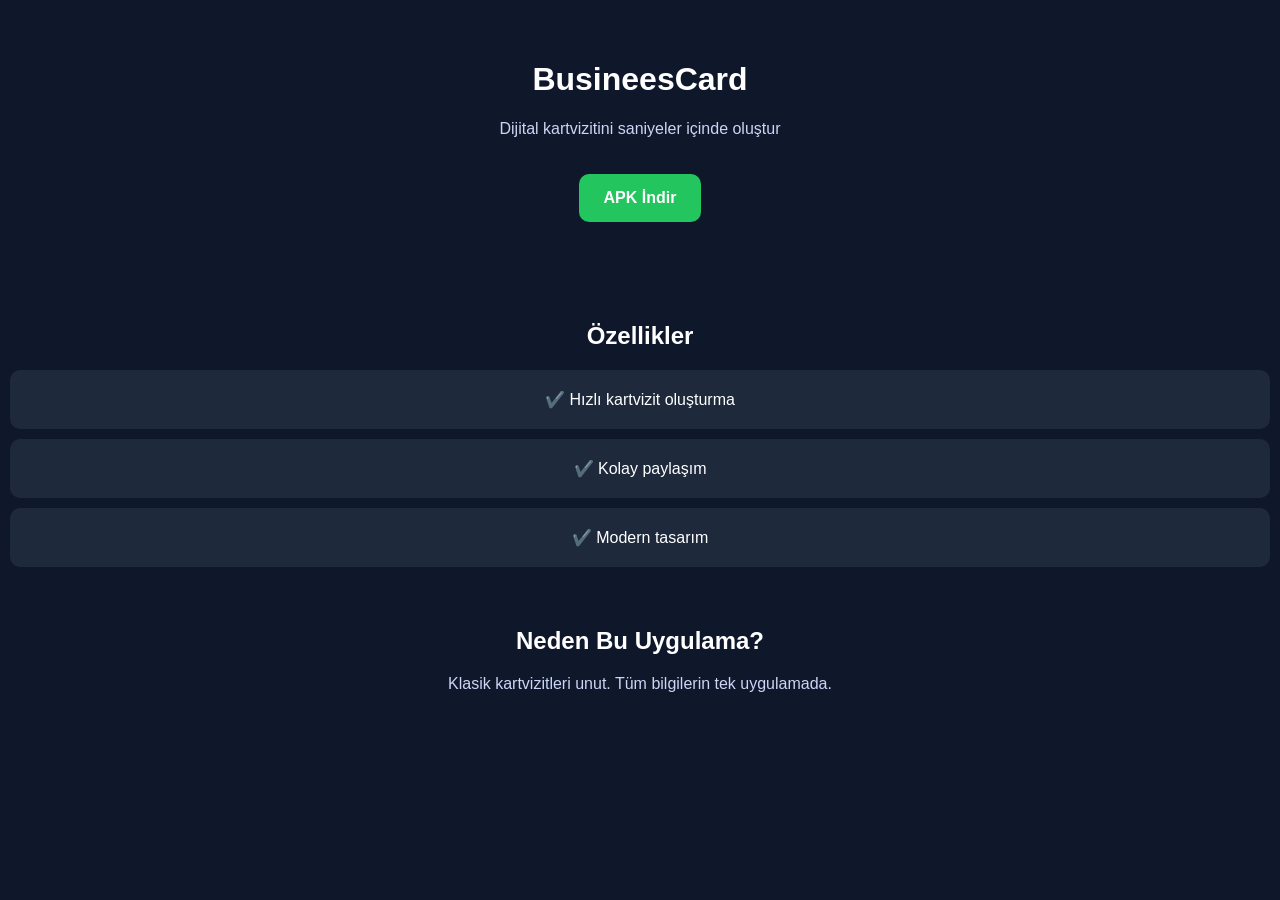
==== index.html @ cc2b9381 "Update index.html for BusinessCard application" ====
<!DOCTYPE html>
<html lang="tr">
<head>
<meta charset="UTF-8">
<meta name="viewport" content="width=device-width, initial-scale=1.0">
<title>BusineesCard</title>

<style>
body {
  font-family: Arial, sans-serif;
  margin: 0;
  background: #0f172a;
  color: white;
  text-align: center;
}

.container {
  padding: 40px 20px;
}

h1 {
  font-size: 32px;
}

p {
  color: #cbd5f5;
}

.btn {
  display: inline-block;
  margin-top: 20px;
  padding: 15px 25px;
  background: #22c55e;
  color: white;
  text-decoration: none;
  border-radius: 10px;
  font-weight: bold;
}

.section {
  margin-top: 60px;
}

.card {
  background: #1e293b;
  margin: 10px;
  padding: 20px;
  border-radius: 10px;
}
</style>
</head>

<body>

<div class="container">
  <h1>BusineesCard</h1>
  <p>Dijital kartvizitini saniyeler içinde oluştur</p>

  <a class="btn" href="https://github.com/Sezginucelebi/app-site/releases/download/v1/BusineesCard.apk">
    APK İndir
  </a>
</div>

<div class="section">
  <h2>Özellikler</h2>

  <div class="card">✔️ Hızlı kartvizit oluşturma</div>
  <div class="card">✔️ Kolay paylaşım</div>
  <div class="card">✔️ Modern tasarım</div>
</div>

<div class="section">
  <h2>Neden Bu Uygulama?</h2>
  <p>Klasik kartvizitleri unut. Tüm bilgilerin tek uygulamada.</p>
</div>

</body>
</html>
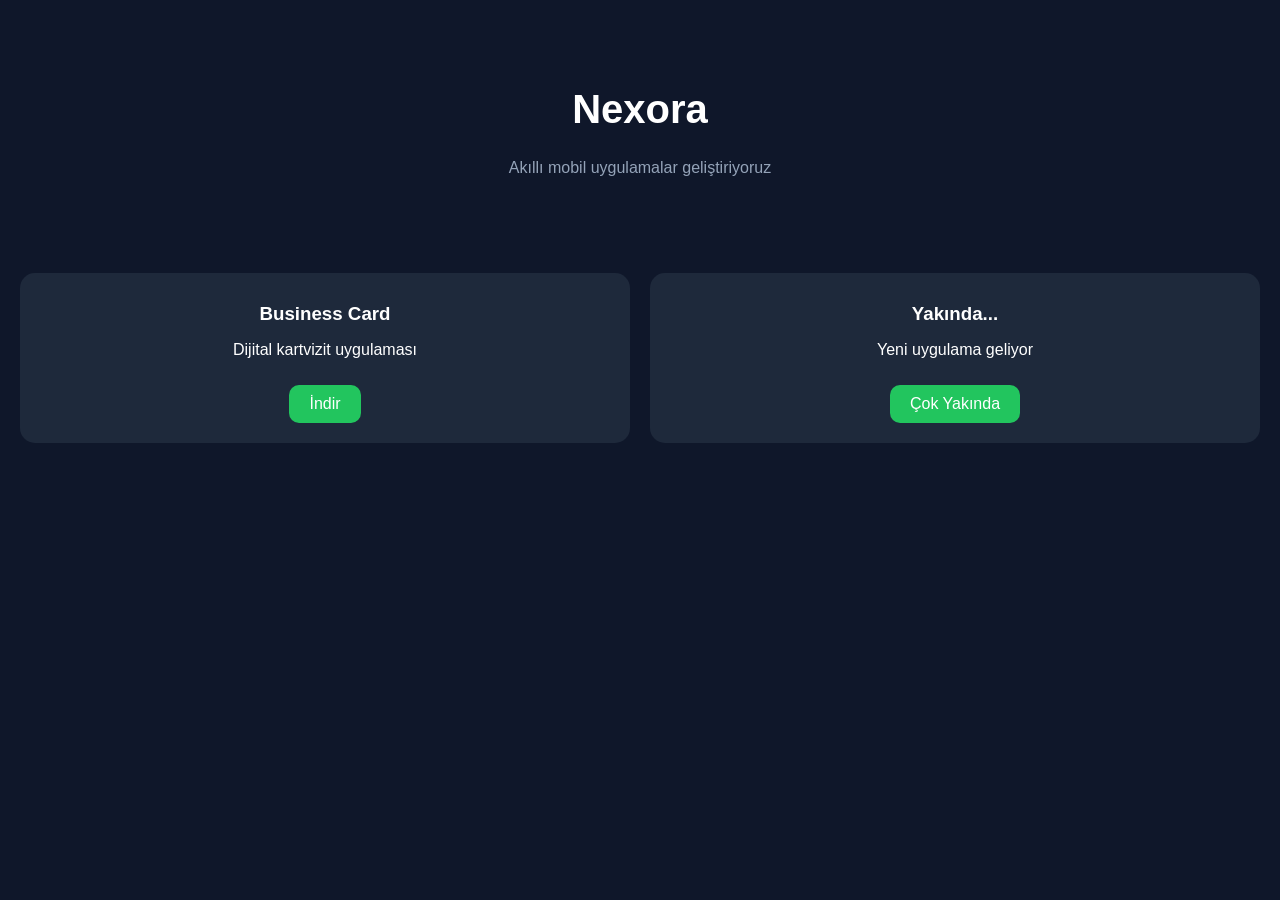
==== commit ab9737e0: "Change title from 'Nexora' to 'AppCore'" ====
--- a/index.html
+++ b/index.html
@@ -3,48 +3,54 @@
 <head>
 <meta charset="UTF-8">
 <meta name="viewport" content="width=device-width, initial-scale=1.0">
-<title>BusineesCard</title>
+<title>AppCore</title>
 
 <style>
 body {
-  font-family: Arial, sans-serif;
   margin: 0;
+  font-family: Arial;
   background: #0f172a;
   color: white;
+}
+
+.header {
+  text-align: center;
+  padding: 60px 20px;
+}
+
+.header h1 {
+  font-size: 40px;
+}
+
+.header p {
+  color: #94a3b8;
+}
+
+.apps {
+  display: grid;
+  grid-template-columns: repeat(auto-fit, minmax(250px, 1fr));
+  gap: 20px;
+  padding: 20px;
+}
+
+.card {
+  background: #1e293b;
+  padding: 20px;
+  border-radius: 15px;
   text-align: center;
 }
 
-.container {
-  padding: 40px 20px;
-}
-
-h1 {
-  font-size: 32px;
-}
-
-p {
-  color: #cbd5f5;
+.card h3 {
+  margin: 10px 0;
 }
 
 .btn {
   display: inline-block;
-  margin-top: 20px;
-  padding: 15px 25px;
+  margin-top: 10px;
+  padding: 10px 20px;
   background: #22c55e;
   color: white;
   text-decoration: none;
-  border-radius: 10px;
-  font-weight: bold;
-}
-
-.section {
-  margin-top: 60px;
-}
-
-.card {
-  background: #1e293b;
-  margin: 10px;
-  padding: 20px;
   border-radius: 10px;
 }
 </style>
@@ -52,26 +58,27 @@
 
 <body>
 
-<div class="container">
-  <h1>BusineesCard</h1>
-  <p>Dijital kartvizitini saniyeler içinde oluştur</p>
-
-  <a class="btn" href="https://github.com/Sezginucelebi/app-site/releases/download/v1/BusineesCard.apk">
-    APK İndir
-  </a>
+<div class="header">
+  <h1>Nexora</h1>
+  <p>Akıllı mobil uygulamalar geliştiriyoruz</p>
 </div>
 
-<div class="section">
-  <h2>Özellikler</h2>
+<div class="apps">
 
-  <div class="card">✔️ Hızlı kartvizit oluşturma</div>
-  <div class="card">✔️ Kolay paylaşım</div>
-  <div class="card">✔️ Modern tasarım</div>
-</div>
+  <div class="card">
+    <h3>Business Card</h3>
+    <p>Dijital kartvizit uygulaması</p>
+    <a class="btn" href="https://github.com/Sezginucelebi/app-site/releases/download/v1/BusineesCard.apk">
+      İndir
+    </a>
+  </div>
 
-<div class="section">
-  <h2>Neden Bu Uygulama?</h2>
-  <p>Klasik kartvizitleri unut. Tüm bilgilerin tek uygulamada.</p>
+  <div class="card">
+    <h3>Yakında...</h3>
+    <p>Yeni uygulama geliyor</p>
+    <a class="btn" href="#">Çok Yakında</a>
+  </div>
+
 </div>
 
 </body>
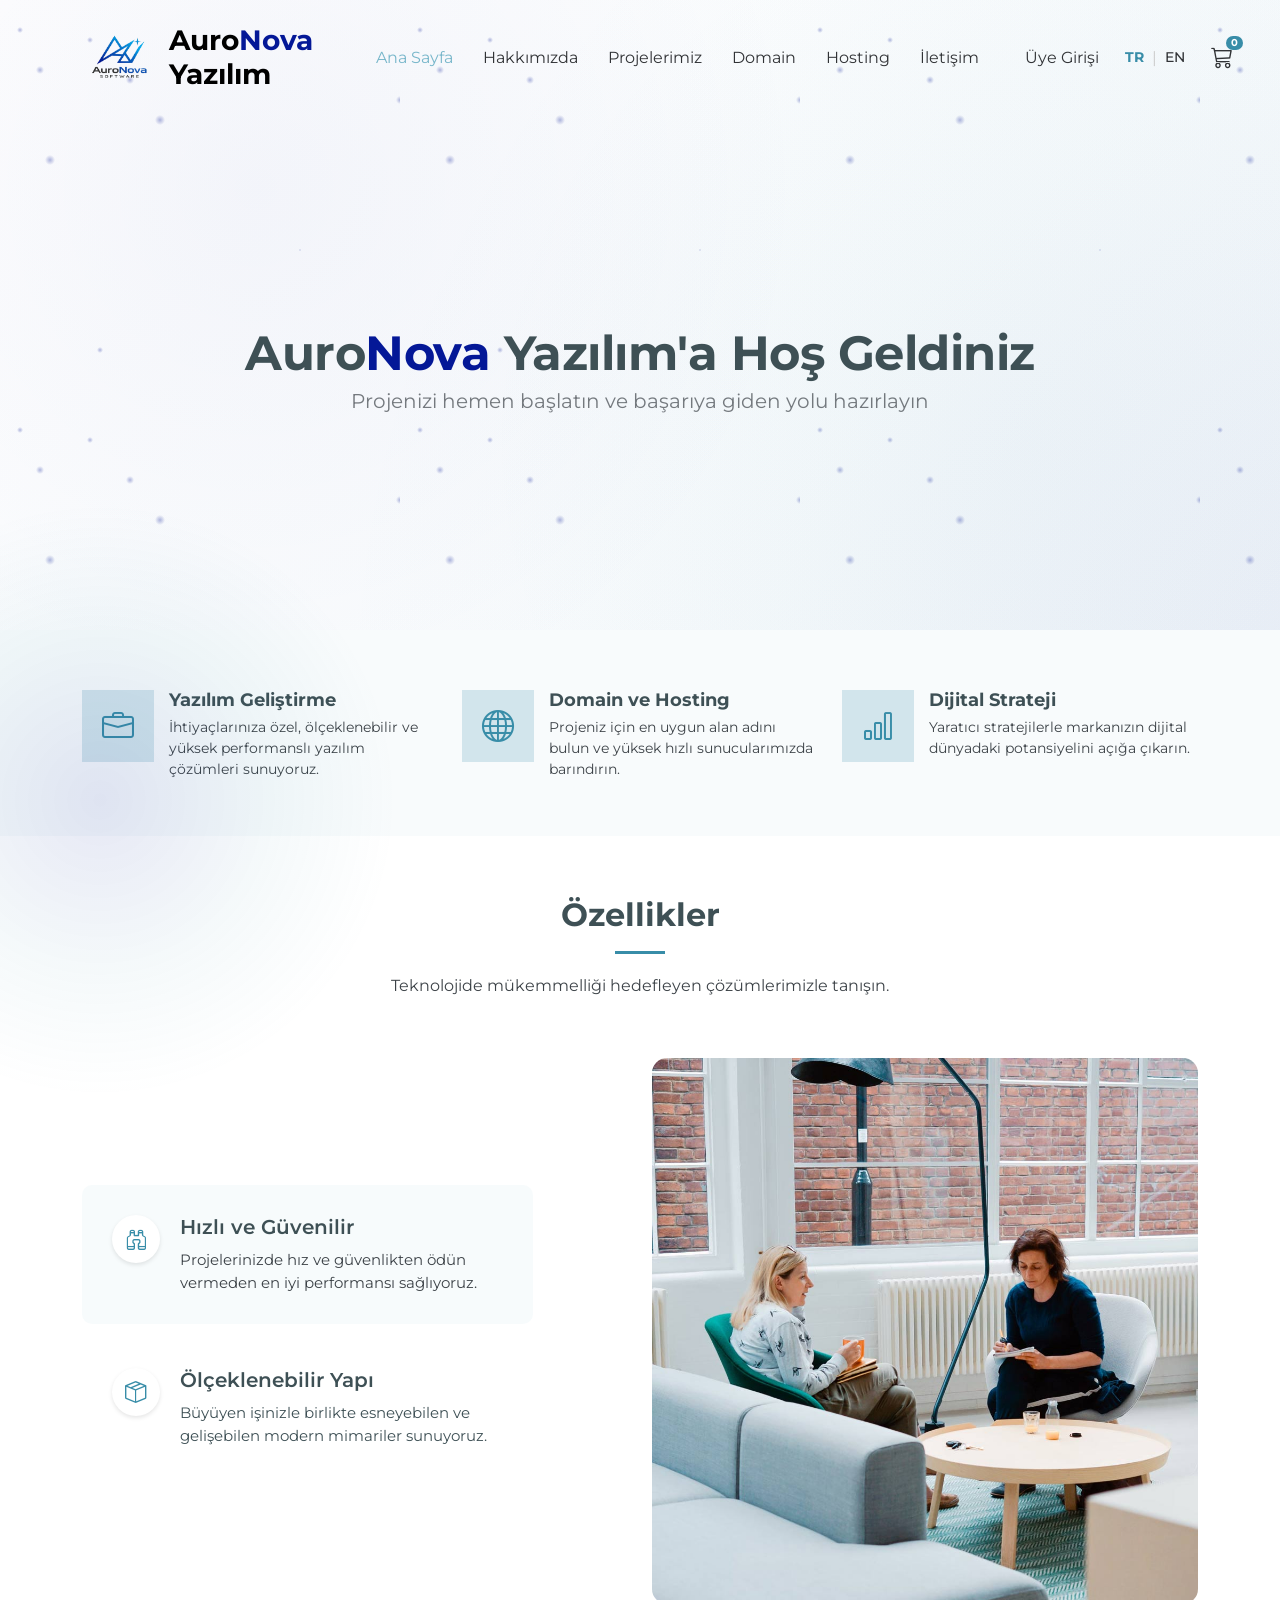
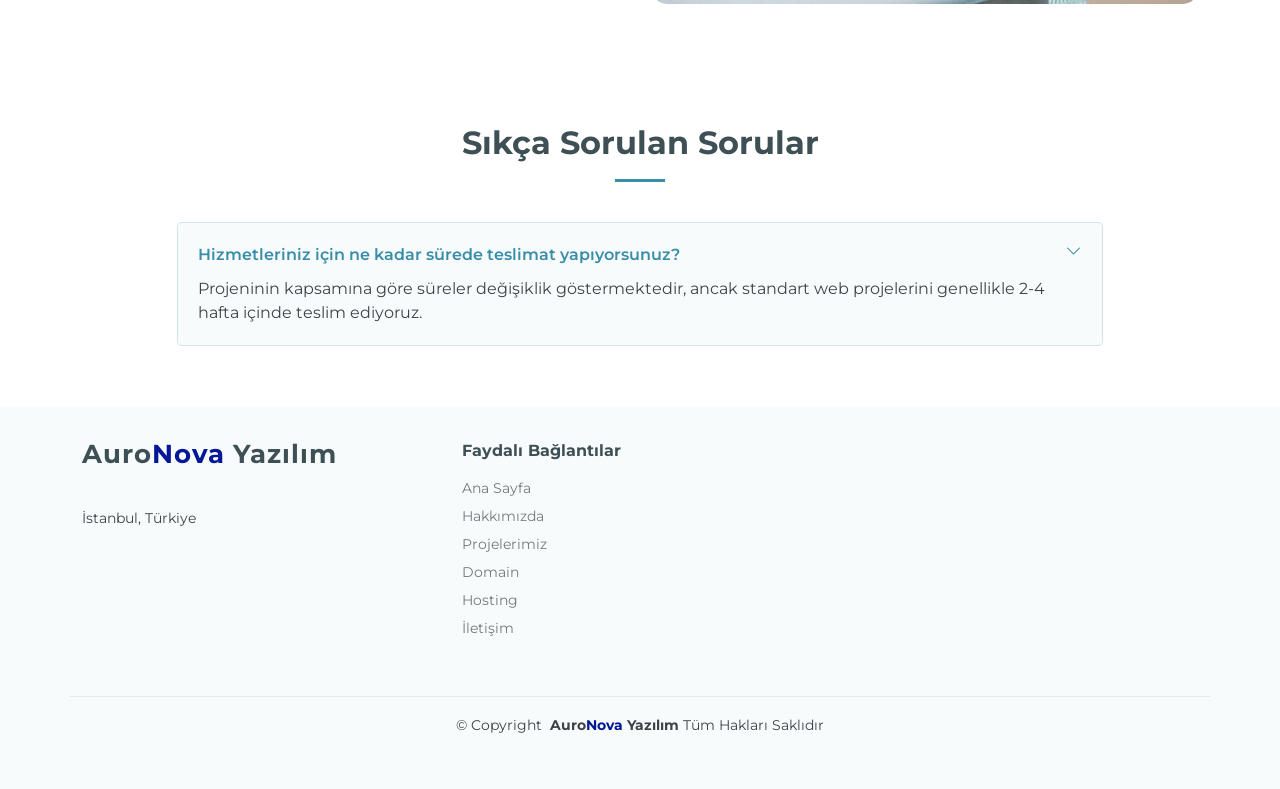
==== commit ac662cb9: "Initial commit - Cleaned secrets" ====
--- a/index.html
+++ b/index.html
@@ -1,85 +1,233 @@
 <!DOCTYPE html>
 <html lang="tr">
+
 <head>
-<meta charset="UTF-8">
-<meta name="viewport" content="width=device-width, initial-scale=1.0">
-<title>AppCore</title>
-
-<style>
-body {
-  margin: 0;
-  font-family: Arial;
-  background: #0f172a;
-  color: white;
-}
-
-.header {
-  text-align: center;
-  padding: 60px 20px;
-}
-
-.header h1 {
-  font-size: 40px;
-}
-
-.header p {
-  color: #94a3b8;
-}
-
-.apps {
-  display: grid;
-  grid-template-columns: repeat(auto-fit, minmax(250px, 1fr));
-  gap: 20px;
-  padding: 20px;
-}
-
-.card {
-  background: #1e293b;
-  padding: 20px;
-  border-radius: 15px;
-  text-align: center;
-}
-
-.card h3 {
-  margin: 10px 0;
-}
-
-.btn {
-  display: inline-block;
-  margin-top: 10px;
-  padding: 10px 20px;
-  background: #22c55e;
-  color: white;
-  text-decoration: none;
-  border-radius: 10px;
-}
-</style>
+  <meta charset="utf-8">
+  <meta content="width=device-width, initial-scale=1.0" name="viewport">
+  <title>Ana Sayfa - AuroNova Software</title>
+  <meta name="description" content="">
+  <meta name="keywords" content="">
+
+  <!-- Favicons -->
+  <link href="AuroNova_logo.png" rel="icon" type="image/png">
+  <link href="AuroNova_logo.png" rel="apple-touch-icon">
+
+  <!-- Fonts -->
+  <link href="https://fonts.googleapis.com" rel="preconnect">
+  <link href="https://fonts.gstatic.com" rel="preconnect" crossorigin>
+  <link href="https://fonts.googleapis.com/css2?family=Montserrat:ital,wght@0,100..900;1,100..900&display=swap" rel="stylesheet">
+
+  <!-- Vendor CSS Files -->
+  <link href="assets/vendor/bootstrap/css/bootstrap.min.css" rel="stylesheet">
+  <link href="assets/vendor/bootstrap-icons/bootstrap-icons.css" rel="stylesheet">
+  <link href="assets/vendor/aos/aos.css" rel="stylesheet">
+  <link href="assets/vendor/glightbox/css/glightbox.min.css" rel="stylesheet">
+  <link href="assets/vendor/swiper/swiper-bundle.min.css" rel="stylesheet">
+
+  <!-- Main CSS File -->
+  <link href="assets/css/main.css?v=2.1" rel="stylesheet">
 </head>
 
-<body>
-
-<div class="header">
-  <h1>Nexora</h1>
-  <p>Akıllı mobil uygulamalar geliştiriyoruz</p>
-</div>
-
-<div class="apps">
-
-  <div class="card">
-    <h3>Business Card</h3>
-    <p>Dijital kartvizit uygulaması</p>
-    <a class="btn" href="https://github.com/Sezginucelebi/app-site/releases/download/v1/BusineesCard.apk">
-      İndir
-    </a>
+<body class="index-page">
+
+  <header id="header" class="header d-flex align-items-center fixed-top">
+    <div class="container-fluid container-xl position-relative d-flex align-items-center">
+
+      <a href="index.html" class="logo d-flex align-items-center me-auto pe-lg-5">
+        <img src="AuroNova_logo.png" alt="AuroNova" style="max-height: 75px; width: auto;">
+        <h1 class="sitename">Auro<span class="nova-text">Nova</span> <span data-i18n="brand_software">Software</span></h1>
+      </a>
+
+      <nav id="navmenu" class="navmenu">
+        <ul>
+          <li><a href="index.html" class="active" data-i18n="nav_home">Ana Sayfa</a></li>
+          <li><a href="about.html" data-i18n="nav_about">Hakkımızda</a></li>
+          <li><a href="projects.html" data-i18n="nav_projects">Projelerimiz</a></li>
+          <li><a href="domain.html" data-i18n="nav_domain">Domain</a></li>
+          <li><a href="hosting.html" data-i18n="nav_hosting">Hosting</a></li>
+          <li><a href="contact.html" data-i18n="nav_contact">İletişim</a></li>
+          <li><a href="javascript:void(0)" id="nav-auth-btn" class="ms-lg-3" data-bs-toggle="modal" data-bs-target="#authModal" data-i18n="nav_login">Üye Girişi</a></li>
+        </ul>
+        <i class="mobile-nav-toggle d-xl-none bi bi-list"></i>
+      </nav>
+
+      <div class="lang-switcher">
+        <a href="#" class="active">TR</a>
+        <span>|</span>
+        <a href="#">EN</a>
+      </div>
+
+      <a class="cart-toggle" data-bs-toggle="offcanvas" href="#offcanvasCart" role="button" aria-controls="offcanvasCart">
+        <i class="bi bi-cart3"></i>
+        <span class="cart-badge">0</span>
+      </a>
+    </div>
+  </header>
+
+  <main class="main">
+
+    <!-- Hero Section -->
+    <section id="hero" class="hero section">
+      <div class="container text-center">
+        <div class="d-flex flex-column justify-content-center align-items-center">
+          <h1 data-aos="fade-up" data-i18n="hero_title">Welcome to Auro<span class="nova-text">Nova</span> Software</h1>
+          <p data-aos="fade-up" data-aos-delay="100" data-i18n="hero_subtitle">Quickly start your project now and set the stage for success</p>
+        </div>
+      </div>
+    </section>
+
+    <!-- Featured Services Section -->
+    <section id="featured-services" class="featured-services section light-background">
+      <div class="container">
+        <div class="row gy-4">
+          <div class="col-xl-4 col-lg-6" data-aos="fade-up" data-aos-delay="100">
+            <div class="service-item d-flex">
+              <div class="icon flex-shrink-0"><i class="bi bi-briefcase"></i></div>
+              <div>
+                <h4 class="title"><a href="service-details.html" class="stretched-link" data-i18n="feat_title_1">Software Development</a></h4>
+                <p class="description" data-i18n="feat_desc_1">We offer scalable and high-performance software solutions tailored to your needs.</p>
+              </div>
+            </div>
+          </div>
+          <div class="col-xl-4 col-lg-6" data-aos="fade-up" data-aos-delay="200">
+            <div class="service-item d-flex">
+              <div class="icon flex-shrink-0"><i class="bi bi-globe"></i></div>
+              <div>
+                <h4 class="title"><a href="domain.html" class="stretched-link" data-i18n="feat_title_2">Domain & Hosting</a></h4>
+                <p class="description" data-i18n="feat_desc_2">Find the best domain for your project and host it on our high-speed servers.</p>
+              </div>
+            </div>
+          </div>
+          <div class="col-xl-4 col-lg-6" data-aos="fade-up" data-aos-delay="300">
+            <div class="service-item d-flex">
+              <div class="icon flex-shrink-0"><i class="bi bi-bar-chart"></i></div>
+              <div>
+                <h4 class="title"><a href="about.html" class="stretched-link" data-i18n="feat_title_3">Digital Strategy</a></h4>
+                <p class="description" data-i18n="feat_desc_3">Unleash your brand's potential in the digital world with creative strategies.</p>
+              </div>
+            </div>
+          </div>
+        </div>
+      </div>
+    </section>
+
+    <!-- Features Section -->
+    <section id="features" class="features section">
+      <div class="container section-title" data-aos="fade-up">
+        <h2 data-i18n="features_title">Features</h2>
+        <p data-i18n="features_subtitle">Meet our solutions that aim for excellence in technology.</p>
+      </div>
+      <div class="container">
+        <div class="row justify-content-between">
+          <div class="col-lg-5 d-flex align-items-center">
+            <ul class="nav nav-tabs" data-aos="fade-up" data-aos-delay="100">
+              <li class="nav-item">
+                <a class="nav-link active show" data-bs-toggle="tab" data-bs-target="#features-tab-1">
+                  <i class="bi bi-binoculars"></i>
+                  <div>
+                    <h4 class="d-none d-lg-block" data-i18n="features_tab_1_title">Fast & Reliable</h4>
+                    <p data-i18n="features_tab_1_desc">We provide the best performance in your projects without compromising on speed and security.</p>
+                  </div>
+                </a>
+              </li>
+              <li class="nav-item">
+                <a class="nav-link" data-bs-toggle="tab" data-bs-target="#features-tab-2">
+                  <i class="bi bi-box-seam"></i>
+                  <div>
+                    <h4 class="d-none d-lg-block" data-i18n="features_tab_2_title">Scalable</h4>
+                    <p data-i18n="features_tab_2_desc">We offer modern architectures that can flex and grow with your business.</p>
+                  </div>
+                </a>
+              </li>
+            </ul>
+          </div>
+          <div class="col-lg-6">
+            <div class="tab-content" data-aos="fade-up" data-aos-delay="200">
+              <div class="tab-pane fade active show" id="features-tab-1"><img src="assets/img/tabs-1.jpg" alt="" class="img-fluid"></div>
+              <div class="tab-pane fade" id="features-tab-2"><img src="assets/img/tabs-2.jpg" alt="" class="img-fluid"></div>
+            </div>
+          </div>
+        </div>
+      </div>
+    </section>
+
+    <!-- FAQ Section -->
+    <section id="faq" class="faq section">
+      <div class="container section-title" data-aos="fade-up">
+        <h2 data-i18n="faq_title">Frequently Asked Questions</h2>
+      </div>
+      <div class="container">
+        <div class="row justify-content-center">
+          <div class="col-lg-10" data-aos="fade-up" data-aos-delay="100">
+            <div class="faq-container">
+              <div class="faq-item faq-active">
+                <h3 data-i18n="faq_q1">Delivery time?</h3>
+                <div class="faq-content"><p data-i18n="faq_a1">Usually 2-4 weeks.</p></div>
+                <i class="faq-toggle bi bi-chevron-right"></i>
+              </div>
+            </div>
+          </div>
+        </div>
+      </div>
+    </section>
+
+  </main>
+
+  <footer id="footer" class="footer position-relative light-background">
+    <div class="container footer-top">
+      <div class="row gy-4">
+        <div class="col-lg-4 col-md-6 footer-about">
+          <a href="index.html" class="logo d-flex align-items-center">
+            <span class="sitename">Auro<span class="nova-text">Nova</span> <span data-i18n="brand_software">Software</span></span>
+          </a>
+          <div class="footer-contact pt-3">
+            <p>İstanbul, Türkiye</p>
+          </div>
+        </div>
+        <div class="col-lg-2 col-md-3 footer-links">
+          <h4 data-i18n="footer_useful_links">Faydalı Bağlantılar</h4>
+          <ul>
+            <li><a href="index.html" data-i18n="nav_home">Ana Sayfa</a></li>
+            <li><a href="about.html" data-i18n="nav_about">Hakkımızda</a></li>
+            <li><a href="projects.html" data-i18n="nav_projects">Projelerimiz</a></li>
+            <li><a href="domain.html" data-i18n="nav_domain">Domain</a></li>
+            <li><a href="hosting.html" data-i18n="nav_hosting">Hosting</a></li>
+            <li><a href="contact.html" data-i18n="nav_contact">İletişim</a></li>
+          </ul>
+        </div>
+      </div>
+    </div>
+    <div class="container copyright text-center mt-4">
+      <p>© <span>Copyright</span> <strong class="px-1 sitename">Auro<span class="nova-text">Nova</span> <span data-i18n="brand_software">Software</span></strong><span data-i18n="footer_rights">All Rights Reserved</span></p>
+    </div>
+  </footer>
+
+  <a href="#" id="scroll-top" class="scroll-top d-flex align-items-center justify-content-center"><i class="bi bi-arrow-up-short"></i></a>
+  <div id="preloader"></div>
+
+  <!-- Shopping Cart Offcanvas -->
+  <div class="offcanvas offcanvas-end offcanvas-cart" tabindex="-1" id="offcanvasCart" aria-labelledby="offcanvasCartLabel">
+    <div class="offcanvas-header border-bottom">
+      <h5 class="offcanvas-title fw-bold" id="offcanvasCartLabel"><i class="bi bi-cart3 me-2"></i><span data-i18n="cart_title">Sepetiniz</span></h5>
+      <button type="button" class="btn-close" data-bs-dismiss="offcanvas" aria-label="Close"></button>
+    </div>
+    <div class="offcanvas-body">
+      <div class="cart-items"></div>
+      <div class="cart-total" style="display: none;">
+        <div class="d-flex justify-content-between mb-2"><span data-i18n="cart_subtotal">Ara Toplam</span><span class="fw-bold">₺0</span></div>
+        <div class="d-flex justify-content-between fs-4 fw-bold border-top pt-3"><span data-i18n="cart_total">Toplam</span><span class="text-primary">₺0</span></div>
+      </div>
+      <button class="btn btn-primary w-100 btn-lg mt-4" data-i18n="cart_checkout">Ödemeye Geç <i class="bi bi-arrow-right ms-2"></i></button>
+    </div>
   </div>
 
-  <div class="card">
-    <h3>Yakında...</h3>
-    <p>Yeni uygulama geliyor</p>
-    <a class="btn" href="#">Çok Yakında</a>
-  </div>
-
-</div>
-
+  <div class="global-planet-decor"></div>
+  <script src="assets/js/translations.js?v=2.1"></script>
+  <script src="assets/vendor/bootstrap/js/bootstrap.bundle.min.js"></script>
+  <script src="assets/vendor/aos/aos.js"></script>
+  <script src="assets/vendor/glightbox/js/glightbox.min.js"></script>
+  <script src="assets/vendor/swiper/swiper-bundle.min.js"></script>
+  <script src="assets/js/main.js?v=2.1"></script>
 </body>
-</html>
+
+</html>
--- a/assets/css/main.css
+++ b/assets/css/main.css
@@ -0,0 +1,2524 @@
+/**
+* Template Name: QuickStart
+* Template URL: https://bootstrapmade.com/quickstart-bootstrap-startup-website-template/
+* Updated: Aug 07 2024 with Bootstrap v5.3.3
+* Author: BootstrapMade.com
+* License: https://bootstrapmade.com/license/
+*/
+
+/*--------------------------------------------------------------
+# Font & Color Variables
+# Help: https://bootstrapmade.com/color-system/
+--------------------------------------------------------------*/
+@font-face {
+  font-family: 'AllumiStdExtended';
+  src: url('../../font/allumi-std-extended/allumi-std-extended.otf') format('opentype');
+  font-weight: normal;
+  font-style: normal;
+}
+
+/* Fonts */
+:root {
+  --default-font: "Montserrat", sans-serif;
+  --heading-font: "Montserrat", sans-serif;
+  --nav-font: "Montserrat", sans-serif;
+}
+
+/* Global Colors - The following color variables are used throughout the website. Updating them here will change the color scheme of the entire website */
+:root { 
+  --background-color: #ffffff; /* Background color for the entire website, including individual sections */
+  --default-color: #3d4348; /* Default color used for the majority of the text content across the entire website */
+  --heading-color: #3e5055; /* Color for headings, subheadings and title throughout the website */
+  --accent-color: #388da8; /* Accent color that represents your brand on the website. It's used for buttons, links, and other elements that need to stand out */
+  --surface-color: #ffffff; /* The surface color is used as a background of boxed elements within sections, such as cards, icon boxes, or other elements that require a visual separation from the global background. */
+  --contrast-color: #ffffff; /* Contrast color for text, ensuring readability against backgrounds of accent, heading, or default colors. */
+}
+
+/* Nav Menu Colors - The following color variables are used specifically for the navigation menu. They are separate from the global colors to allow for more customization options */
+:root {
+  --nav-color: #313336;  /* The default color of the main navmenu links */
+  --nav-hover-color: #77b6ca; /* Applied to main navmenu links when they are hovered over or active */
+  --nav-mobile-background-color: #ffffff; /* Used as the background color for mobile navigation menu */
+  --nav-dropdown-background-color: #ffffff; /* Used as the background color for dropdown items that appear when hovering over primary navigation items */
+  --nav-dropdown-color: #313336; /* Used for navigation links of the dropdown items in the navigation menu. */
+  --nav-dropdown-hover-color: #77b6ca; /* Similar to --nav-hover-color, this color is applied to dropdown navigation links when they are hovered over. */
+}
+
+/* Color Presets - These classes override global colors when applied to any section or element, providing reuse of the sam color scheme. */
+
+.light-background {
+  --background-color: #f8fbfc;
+  --surface-color: #ffffff;
+}
+
+.dark-background {
+  --background-color: #060606;
+  --default-color: #ffffff;
+  --heading-color: #ffffff;
+  --surface-color: #252525;
+  --contrast-color: #ffffff;
+}
+
+/* Smooth scroll */
+:root {
+  scroll-behavior: smooth;
+}
+
+/*--------------------------------------------------------------
+# General Styling & Shared Classes
+--------------------------------------------------------------*/
+body {
+  color: var(--default-color);
+  background-color: var(--background-color);
+  font-family: var(--default-font);
+}
+
+a {
+  color: var(--accent-color);
+  text-decoration: none;
+  transition: 0.3s;
+}
+
+a:hover {
+  color: color-mix(in srgb, var(--accent-color), transparent 25%);
+  text-decoration: none;
+}
+
+h1,
+h2,
+h3,
+h4,
+h5,
+h6 {
+  color: var(--heading-color);
+  font-family: var(--heading-font);
+}
+
+/* PHP Email Form Messages
+------------------------------*/
+.php-email-form .error-message {
+  display: none;
+  background: #df1529;
+  color: #ffffff;
+  text-align: left;
+  padding: 15px;
+  margin-bottom: 24px;
+  font-weight: 600;
+}
+
+.php-email-form .sent-message {
+  display: none;
+  color: #ffffff;
+  background: #059652;
+  text-align: center;
+  padding: 15px;
+  margin-bottom: 24px;
+  font-weight: 600;
+}
+
+.php-email-form .loading {
+  display: none;
+  background: var(--surface-color);
+  text-align: center;
+  padding: 15px;
+  margin-bottom: 24px;
+}
+
+.php-email-form .loading:before {
+  content: "";
+  display: inline-block;
+  border-radius: 50%;
+  width: 24px;
+  height: 24px;
+  margin: 0 10px -6px 0;
+  border: 3px solid var(--accent-color);
+  border-top-color: var(--surface-color);
+  animation: php-email-form-loading 1s linear infinite;
+}
+
+@keyframes php-email-form-loading {
+  0% {
+    transform: rotate(0deg);
+  }
+
+  100% {
+    transform: rotate(360deg);
+  }
+}
+
+/* Domain Search Result & Suggestions */
+.domain-result-box {
+  background: var(--surface-color);
+  padding: 30px;
+  border-radius: 10px;
+  box-shadow: 0 5px 20px rgba(0,0,0,0.05);
+  margin-top: 30px;
+}
+
+.domain-status {
+  display: flex;
+  align-items: center;
+  justify-content: space-between;
+  padding: 15px;
+  background: #f1f8f9;
+  border-radius: 8px;
+  border-left: 5px solid var(--accent-color);
+}
+
+.domain-status.available {
+  border-left-color: #28a745;
+}
+
+.suggestion-list {
+  margin-top: 40px;
+}
+
+.suggestion-item {
+  display: flex;
+  align-items: center;
+  justify-content: space-between;
+  padding: 15px;
+  border-bottom: 1px solid #eee;
+  transition: 0.3s;
+}
+
+.suggestion-item:hover {
+  background: #f9f9f9;
+}
+
+.suggestion-name {
+  font-weight: 600;
+  font-size: 18px;
+  color: var(--heading-color);
+}
+
+.suggestion-price {
+  font-weight: 700;
+  color: var(--accent-color);
+}
+
+.badge-available {
+  background: #e8f5e9;
+  color: #2e7d32;
+  padding: 4px 10px;
+  border-radius: 4px;
+  font-size: 12px;
+  font-weight: 600;
+  text-transform: uppercase;
+}
+
+/* Cart Styles */
+.cart-toggle {
+  position: relative;
+  margin-left: 20px;
+  font-size: 22px;
+  color: var(--nav-color);
+  cursor: pointer;
+  display: flex;
+  align-items: center;
+  transition: 0.3s;
+}
+
+.cart-toggle:hover {
+  color: var(--nav-hover-color);
+}
+
+.cart-badge {
+  position: absolute;
+  top: -5px;
+  right: -10px;
+  background: var(--accent-color);
+  color: #fff;
+  font-size: 10px;
+  font-weight: 700;
+  padding: 2px 5px;
+  border-radius: 50px;
+  line-height: 1;
+}
+
+.offcanvas-cart {
+  width: 400px !important;
+}
+
+.cart-item {
+  display: flex;
+  justify-content: space-between;
+  align-items: center;
+  padding: 15px 0;
+  border-bottom: 1px solid #eee;
+}
+
+.cart-item-info h6 {
+  margin-bottom: 2px;
+  font-weight: 600;
+}
+
+.cart-item-price {
+  font-weight: 700;
+  color: var(--accent-color);
+}
+
+.cart-total {
+  padding: 20px 0;
+  border-top: 2px solid #eee;
+  margin-top: 20px;
+}
+
+/* Auth Modal Styles */
+#authModal .modal-content {
+  border-radius: 15px;
+  border: none;
+  box-shadow: 0 10px 30px rgba(0,0,0,0.1);
+}
+
+#authModal .nav-tabs {
+  border-bottom: none;
+  justify-content: center;
+  margin-bottom: 20px;
+}
+
+#authModal .nav-link {
+  border: none;
+  font-weight: 700;
+  color: #999;
+  padding: 10px 25px;
+}
+
+#authModal .nav-link.active {
+  color: #041897;
+  border-bottom: 3px solid #041897;
+  background: none;
+}
+
+#authModal .form-control {
+  border-radius: 8px;
+  background: #f8fafc;
+  border: 1.5px solid #eee;
+  padding: 10px 15px;
+}
+
+#authModal .btn-auth {
+  background: #041897;
+  color: #fff;
+  width: 100%;
+  padding: 12px;
+  font-weight: 700;
+  border-radius: 8px;
+  border: none;
+  transition: 0.3s;
+}
+
+#authModal .btn-auth:hover {
+  background: #031275;
+  transform: translateY(-2px);
+}
+
+.customer-code-display {
+  font-size: 24px;
+  font-weight: 700;
+  color: #041897;
+  letter-spacing: 3px;
+  background: #f0f4ff;
+  padding: 15px;
+  border-radius: 10px;
+  display: inline-block;
+  margin: 15px 0;
+}
+
+/* Projects Section Styles */
+.project-card {
+  background: #fff;
+  border-radius: 15px;
+  overflow: hidden;
+  box-shadow: 0 5px 25px rgba(0,0,0,0.05);
+  transition: all 0.3s ease;
+  height: 100%;
+  border: 1px solid #f0f0f0;
+}
+
+.project-card:hover {
+  transform: translateY(-10px);
+  box-shadow: 0 15px 35px rgba(4,24,151,0.1);
+  border-color: #041897;
+}
+
+.project-img-wrapper {
+  position: relative;
+  overflow: hidden;
+  height: 220px;
+  background: #f8f9fa;
+  display: flex;
+  align-items: center;
+  justify-content: center;
+}
+
+.project-img-wrapper i {
+  font-size: 60px;
+  color: #041897;
+  opacity: 0.2;
+}
+
+.project-content {
+  padding: 25px;
+}
+
+.project-content h4 {
+  font-weight: 700;
+  font-size: 1.25rem;
+  margin-bottom: 10px;
+  color: #000;
+}
+
+.project-content p {
+  color: #666;
+  font-size: 0.95rem;
+  line-height: 1.6;
+}
+
+/* Projects Section (Visual Upgrade) */
+#projects {
+  position: relative;
+  overflow: hidden;
+  background:
+    linear-gradient(180deg, #ffffff 0%, #f4f8fb 100%);
+}
+
+#projects::before {
+  content: "";
+  position: absolute;
+  top: 0;
+  left: 0;
+  right: 0;
+  bottom: 0;
+  background-image:
+    radial-gradient(1.5px 1.5px at 50px 50px, #041897, rgba(0,0,0,0)),
+    radial-gradient(2px 2px at 150px 150px, #041897, rgba(0,0,0,0)),
+    radial-gradient(1px 1px at 250px 80px, #041897, rgba(0,0,0,0)),
+    radial-gradient(1.5px 1.5px at 350px 200px, #041897, rgba(0,0,0,0)),
+    radial-gradient(2px 2px at 450px 120px, #041897, rgba(0,0,0,0));
+  background-repeat: repeat;
+  background-size: 600px 600px;
+  opacity: 0.1; /* Daha silik yıldızlar */
+  z-index: 1;
+}
+
+/* Global Planet/World Decor Effect */
+.global-planet-decor {
+  position: fixed;
+  bottom: -200px;
+  left: -200px;
+  width: 600px;
+  height: 600px;
+  background: radial-gradient(circle, rgba(4, 24, 151, 0.1) 0%, rgba(56, 141, 168, 0.05) 40%, transparent 70%);
+  border-radius: 50%;
+  pointer-events: none;
+  z-index: 996; /* Her şeyin üzerinde, Header'ın altında */
+}
+
+/* Ensure body has relative position for decor if needed, but fixed is better for all pages */
+body {
+  position: relative;
+  overflow-x: hidden;
+}
+
+#projects .container {
+  position: relative;
+  z-index: 2;
+}
+
+.visual-project-card {
+  background: #fff;
+  height: 100%;
+  min-height: 450px;
+  border-radius: 30px;
+  display: flex;
+  flex-direction: column;
+  overflow: hidden;
+  transition: all 0.4s cubic-bezier(0.175, 0.885, 0.32, 1.275);
+  border: 1px solid #f0f0f0;
+  box-shadow: 0 10px 30px rgba(0, 0, 0, 0.05);
+}
+
+.visual-project-card:hover {
+  transform: translateY(-10px);
+  box-shadow: 0 20px 40px rgba(4, 24, 151, 0.1);
+  border-color: #041897;
+}
+
+.project-img-container {
+  width: 100%;
+  height: 250px;
+  overflow: hidden;
+  background: #f8f9fa;
+}
+
+.project-img-container img {
+  width: 100%;
+  height: 100%;
+  object-fit: cover;
+  transition: transform 0.5s ease;
+}
+
+.visual-project-card:hover .project-img-container img {
+  transform: scale(1.1);
+}
+
+.project-info-container {
+  padding: 25px;
+  flex-grow: 1;
+  display: flex;
+  flex-direction: column;
+}
+
+.project-info-container h4 {
+  font-weight: 700;
+  font-size: 1.2rem;
+  margin-bottom: 12px;
+  color: #000;
+}
+
+.project-info-container p {
+  color: #666;
+  font-size: 0.9rem;
+  line-height: 1.6;
+  margin-bottom: 0;
+}
+
+/* Premium Contact Form Styles */
+.contact-container-premium {
+  background: #fff;
+  border-radius: 24px;
+  padding: 50px;
+  box-shadow: 0 20px 60px rgba(0,0,0,0.05);
+  border: 1px solid #f0f4f9;
+}
+
+.contact-field-wrapper {
+  position: relative;
+  margin-bottom: 25px;
+}
+
+.contact-field-wrapper i {
+  position: absolute;
+  left: 20px;
+  top: 50%;
+  transform: translateY(-50%);
+  color: #041897;
+  font-size: 1.2rem;
+  opacity: 0.5;
+}
+
+.contact-field-wrapper textarea + i {
+  top: 30px;
+}
+
+.form-control-premium {
+  width: 100%;
+  padding: 15px 15px 15px 55px;
+  border-radius: 12px;
+  border: 2px solid #eef2f7;
+  background: #f8fafc;
+  font-family: 'Montserrat', sans-serif;
+  font-size: 0.95rem;
+  transition: all 0.3s ease;
+}
+
+.form-control-premium:focus {
+  border-color: #041897;
+  background: #fff;
+  box-shadow: 0 0 0 4px rgba(4, 24, 151, 0.05);
+  outline: none;
+}
+
+.btn-send-premium {
+  background: #041897;
+  color: #fff;
+  border: none;
+  padding: 18px 45px;
+  border-radius: 14px;
+  font-weight: 700;
+  font-size: 1rem;
+  letter-spacing: 1px;
+  width: 100%;
+  transition: all 0.3s ease;
+  display: flex;
+  align-items: center;
+  justify-content: center;
+  gap: 10px;
+}
+
+.btn-send-premium:hover {
+  background: #031275;
+  transform: translateY(-3px);
+  box-shadow: 0 10px 25px rgba(4, 24, 151, 0.2);
+}
+
+.contact-info-pill {
+  background: #f0f4ff;
+  color: #041897;
+  padding: 8px 20px;
+  border-radius: 50px;
+  font-weight: 600;
+  font-size: 0.85rem;
+  display: inline-block;
+  margin-bottom: 20px;
+}
+
+/*--------------------------------------------------------------
+# Global Header
+--------------------------------------------------------------*/
+.header {
+  color: var(--default-color);
+  background-color: var(--background-color);
+  padding: 20px 0;
+  transition: all 0.5s;
+  z-index: 997;
+}
+
+.header .logo {
+  line-height: 1;
+}
+
+.header .logo img {
+  max-height: 75px;
+  margin-right: 12px;
+}
+
+.header .logo h1 {
+  font-size: 28px;
+  margin: 0;
+  font-weight: 700;
+  color: #000000;
+}
+
+.nova-text {
+  color: #041897 !important;
+}
+
+@media (max-width: 1200px) {
+  .header .logo img {
+    max-height: 40px;
+  }
+  .header .logo h1 {
+    font-size: 18px;
+  }
+
+  .header .container-fluid {
+    justify-content: space-between;
+  }
+
+  .navmenu {
+    order: 4;
+  }
+
+  .lang-switcher {
+    order: 2;
+    margin-left: auto;
+  }
+
+  .cart-toggle {
+    order: 3;
+    margin-left: 15px;
+  }
+
+  .mobile-nav-toggle {
+    margin-left: 15px;
+  }
+}
+
+@media (max-width: 480px) {
+  .header .logo h1 {
+    display: none;
+  }
+
+  .header .logo img {
+    max-height: 35px;
+  }
+
+  .lang-switcher {
+    font-size: 12px;
+  }
+
+  .cart-toggle {
+    font-size: 18px;
+  }
+}
+
+/* Hero Section Mobile Fixes */
+@media (max-width: 768px) {
+  .hero {
+    padding: 120px 0 30px 0;
+    min-height: auto;
+  }
+
+  .hero h1 {
+    font-size: 26px;
+    line-height: 1.2;
+  }
+
+  .hero p {
+    font-size: 16px;
+    line-height: 1.4;
+  }
+}
+
+/* Section Padding Mobile */
+@media (max-width: 768px) {
+  section, .section {
+    padding: 60px 0;
+  }
+
+  .section-title {
+    padding-bottom: 30px;
+  }
+
+  .section-title h2 {
+    font-size: 24px;
+  }
+
+  .about .content h3 {
+    font-size: 1.5rem;
+  }
+}
+
+/* Language Switcher Styles */
+.lang-switcher {
+  margin-left: 20px;
+  display: flex;
+  align-items: center;
+  font-family: var(--nav-font);
+}
+
+.lang-switcher a {
+  color: var(--nav-color);
+  font-size: 14px;
+  font-weight: 500;
+  padding: 2px 6px;
+  text-transform: uppercase;
+  transition: 0.3s;
+}
+
+.lang-switcher a:hover {
+  color: var(--nav-hover-color);
+}
+
+.lang-switcher a.active {
+  color: var(--accent-color);
+  font-weight: 700;
+}
+
+.lang-switcher span {
+  color: #ccc;
+  margin: 0 2px;
+}
+
+.header .btn-getstarted,
+.header .btn-getstarted:focus {
+  color: var(--contrast-color);
+  background: var(--accent-color);
+  font-size: 14px;
+  padding: 8px 25px;
+  margin: 0 0 0 30px;
+  border-radius: 50px;
+  transition: 0.3s;
+}
+
+.header .btn-getstarted:hover,
+.header .btn-getstarted:focus:hover {
+  color: var(--contrast-color);
+  background: color-mix(in srgb, var(--accent-color), transparent 15%);
+}
+
+@media (max-width: 1200px) {
+  .header .logo {
+    order: 1;
+  }
+
+  .header .btn-getstarted {
+    order: 2;
+    margin: 0 15px 0 0;
+    padding: 6px 15px;
+  }
+
+  .header .navmenu {
+    order: 3;
+  }
+}
+
+.scrolled .header {
+  box-shadow: 0px 0 18px rgba(0, 0, 0, 0.1);
+}
+
+/* Index Page Header
+------------------------------*/
+.index-page .header {
+  --background-color: rgba(255, 255, 255, 0);
+}
+
+/* Index Page Header on Scroll
+------------------------------*/
+.index-page.scrolled .header {
+  --background-color: #ffffff;
+}
+
+/*--------------------------------------------------------------
+# Navigation Menu
+--------------------------------------------------------------*/
+/* Desktop Navigation */
+@media (min-width: 1200px) {
+  .navmenu {
+    padding: 0;
+  }
+
+  .navmenu ul {
+    margin: 0;
+    padding: 0;
+    display: flex;
+    list-style: none;
+    align-items: center;
+  }
+
+  .navmenu li {
+    position: relative;
+  }
+
+  .navmenu a,
+  .navmenu a:focus {
+    color: var(--nav-color);
+    padding: 18px 15px;
+    font-size: 16px;
+    font-family: var(--nav-font);
+    font-weight: 400;
+    display: flex;
+    align-items: center;
+    justify-content: space-between;
+    white-space: nowrap;
+    transition: 0.3s;
+  }
+
+  .navmenu a i,
+  .navmenu a:focus i {
+    font-size: 12px;
+    line-height: 0;
+    margin-left: 5px;
+    transition: 0.3s;
+  }
+
+  .navmenu li:last-child a {
+    padding-right: 0;
+  }
+
+  .navmenu li:hover>a,
+  .navmenu .active,
+  .navmenu .active:focus {
+    color: var(--nav-hover-color);
+  }
+
+  .navmenu .dropdown ul {
+    margin: 0;
+    padding: 10px 0;
+    background: var(--nav-dropdown-background-color);
+    display: block;
+    position: absolute;
+    visibility: hidden;
+    left: 14px;
+    top: 130%;
+    opacity: 0;
+    transition: 0.3s;
+    border-radius: 4px;
+    z-index: 99;
+    box-shadow: 0px 0px 30px rgba(0, 0, 0, 0.1);
+  }
+
+  .navmenu .dropdown ul li {
+    min-width: 200px;
+  }
+
+  .navmenu .dropdown ul a {
+    padding: 10px 20px;
+    font-size: 15px;
+    text-transform: none;
+    color: var(--nav-dropdown-color);
+  }
+
+  .navmenu .dropdown ul a i {
+    font-size: 12px;
+  }
+
+  .navmenu .dropdown ul a:hover,
+  .navmenu .dropdown ul .active:hover,
+  .navmenu .dropdown ul li:hover>a {
+    color: var(--nav-dropdown-hover-color);
+  }
+
+  .navmenu .dropdown:hover>ul {
+    opacity: 1;
+    top: 100%;
+    visibility: visible;
+  }
+
+  .navmenu .dropdown .dropdown ul {
+    top: 0;
+    left: -90%;
+    visibility: hidden;
+  }
+
+  .navmenu .dropdown .dropdown:hover>ul {
+    opacity: 1;
+    top: 0;
+    left: -100%;
+    visibility: visible;
+  }
+
+  .navmenu .megamenu {
+    position: static;
+  }
+
+  .navmenu .megamenu ul {
+    margin: 0;
+    padding: 10px;
+    background: var(--nav-dropdown-background-color);
+    box-shadow: 0px 0px 20px rgba(0, 0, 0, 0.1);
+    position: absolute;
+    top: 130%;
+    left: 0;
+    right: 0;
+    visibility: hidden;
+    opacity: 0;
+    display: flex;
+    transition: 0.3s;
+    border-radius: 4px;
+    z-index: 99;
+  }
+
+  .navmenu .megamenu ul li {
+    flex: 1;
+  }
+
+  .navmenu .megamenu ul li a,
+  .navmenu .megamenu ul li:hover>a {
+    padding: 10px 20px;
+    font-size: 15px;
+    color: var(--nav-dropdown-color);
+  }
+
+  .navmenu .megamenu ul li a:hover,
+  .navmenu .megamenu ul li .active,
+  .navmenu .megamenu ul li .active:hover {
+    color: var(--nav-dropdown-hover-color);
+  }
+
+  .navmenu .megamenu:hover>ul {
+    opacity: 1;
+    top: 100%;
+    visibility: visible;
+  }
+}
+
+/* Mobile Navigation */
+@media (max-width: 1199px) {
+  .mobile-nav-toggle {
+    color: var(--nav-color);
+    font-size: 28px;
+    line-height: 0;
+    margin-right: 10px;
+    cursor: pointer;
+    transition: color 0.3s;
+  }
+
+  .navmenu {
+    padding: 0;
+    z-index: 9997;
+  }
+
+  .navmenu ul {
+    display: none;
+    list-style: none;
+    position: absolute;
+    inset: 60px 20px 20px 20px;
+    padding: 10px 0;
+    margin: 0;
+    border-radius: 6px;
+    background-color: var(--nav-mobile-background-color);
+    overflow-y: auto;
+    transition: 0.3s;
+    z-index: 9998;
+    box-shadow: 0px 0px 30px rgba(0, 0, 0, 0.1);
+  }
+
+  .navmenu a,
+  .navmenu a:focus {
+    color: var(--nav-dropdown-color);
+    padding: 10px 20px;
+    font-family: var(--nav-font);
+    font-size: 17px;
+    font-weight: 500;
+    display: flex;
+    align-items: center;
+    justify-content: space-between;
+    white-space: nowrap;
+    transition: 0.3s;
+  }
+
+  .navmenu a i,
+  .navmenu a:focus i {
+    font-size: 12px;
+    line-height: 0;
+    margin-left: 5px;
+    width: 30px;
+    height: 30px;
+    display: flex;
+    align-items: center;
+    justify-content: center;
+    border-radius: 50%;
+    transition: 0.3s;
+    background-color: color-mix(in srgb, var(--accent-color), transparent 90%);
+  }
+
+  .navmenu a i:hover,
+  .navmenu a:focus i:hover {
+    background-color: var(--accent-color);
+    color: var(--contrast-color);
+  }
+
+  .navmenu a:hover,
+  .navmenu .active,
+  .navmenu .active:focus {
+    color: var(--nav-dropdown-hover-color);
+  }
+
+  .navmenu .active i,
+  .navmenu .active:focus i {
+    background-color: var(--accent-color);
+    color: var(--contrast-color);
+    transform: rotate(180deg);
+  }
+
+  .navmenu .dropdown ul {
+    position: static;
+    display: none;
+    z-index: 99;
+    padding: 10px 0;
+    margin: 10px 20px;
+    background-color: var(--nav-dropdown-background-color);
+    border: 1px solid color-mix(in srgb, var(--default-color), transparent 90%);
+    transition: all 0.5s ease-in-out;
+    box-shadow: none;
+  }
+
+  .navmenu .dropdown ul ul {
+    background-color: rgba(33, 37, 41, 0.1);
+  }
+
+  .navmenu .dropdown>.dropdown-active {
+    display: block;
+    background-color: rgba(33, 37, 41, 0.03);
+  }
+
+  .mobile-nav-active {
+    overflow: hidden;
+  }
+
+  .mobile-nav-active .mobile-nav-toggle {
+    color: #fff;
+    position: absolute;
+    font-size: 32px;
+    top: 15px;
+    right: 15px;
+    margin-right: 0;
+    z-index: 9999;
+  }
+
+  .mobile-nav-active .navmenu {
+    position: fixed;
+    overflow: hidden;
+    inset: 0;
+    background: rgba(33, 37, 41, 0.8);
+    transition: 0.3s;
+  }
+
+  .mobile-nav-active .navmenu>ul {
+    display: block;
+  }
+}
+
+/*--------------------------------------------------------------
+# Global Footer
+--------------------------------------------------------------*/
+.footer {
+  color: var(--default-color);
+  background-color: var(--background-color);
+  font-size: 14px;
+  padding-bottom: 35px;
+  position: relative;
+}
+
+.footer .footer-top {
+  padding-top: 35px;
+}
+
+.footer .footer-about .logo {
+  line-height: 1;
+  margin-bottom: 25px;
+}
+
+.footer .footer-about .logo img {
+  max-height: 40px;
+  margin-right: 6px;
+}
+
+.footer .footer-about .logo span {
+  font-size: 26px;
+  font-weight: 700;
+  letter-spacing: 1px;
+  font-family: var(--heading-font);
+  color: var(--heading-color);
+}
+
+.footer .footer-about p {
+  font-size: 14px;
+  font-family: var(--heading-font);
+}
+
+.footer .social-links a {
+  display: flex;
+  align-items: center;
+  justify-content: center;
+  width: 40px;
+  height: 40px;
+  border-radius: 50%;
+  border: 1px solid color-mix(in srgb, var(--default-color), transparent 50%);
+  font-size: 16px;
+  color: color-mix(in srgb, var(--default-color), transparent 30%);
+  margin-right: 10px;
+  transition: 0.3s;
+}
+
+.footer .social-links a:hover {
+  color: var(--accent-color);
+  border-color: var(--accent-color);
+}
+
+.footer h4 {
+  font-size: 16px;
+  font-weight: bold;
+  position: relative;
+  padding-bottom: 12px;
+}
+
+.footer .footer-links {
+  margin-bottom: 30px;
+}
+
+.footer .footer-links ul {
+  list-style: none;
+  padding: 0;
+  margin: 0;
+}
+
+.footer .footer-links ul i {
+  padding-right: 2px;
+  font-size: 12px;
+  line-height: 0;
+}
+
+.footer .footer-links ul li {
+  padding: 7px 0;
+  display: flex;
+  align-items: center;
+}
+
+.footer .footer-links ul li:first-child {
+  padding-top: 0;
+}
+
+.footer .footer-links ul a {
+  color: color-mix(in srgb, var(--default-color), transparent 30%);
+  display: inline-block;
+  line-height: 1;
+}
+
+.footer .footer-links ul a:hover {
+  color: var(--accent-color);
+}
+
+.footer .footer-contact p {
+  margin-bottom: 5px;
+}
+
+.footer .footer-newsletter .newsletter-form {
+  margin-top: 30px;
+  margin-bottom: 15px;
+  padding: 6px 8px;
+  position: relative;
+  border-radius: 50px;
+  border: 1px solid color-mix(in srgb, var(--accent-color), transparent 70%);
+  display: flex;
+  background-color: var(--surface-color);
+  transition: 0.3s;
+}
+
+.footer .footer-newsletter .newsletter-form:focus-within {
+  border-color: var(--accent-color);
+}
+
+.footer .footer-newsletter .newsletter-form input[type=email] {
+  border: 0;
+  padding: 4px 10px;
+  width: 100%;
+  background-color: var(--contrsast-color);
+  color: var(--default-color);
+}
+
+.footer .footer-newsletter .newsletter-form input[type=email]:focus-visible {
+  outline: none;
+}
+
+.footer .footer-newsletter .newsletter-form input[type=submit] {
+  border: 0;
+  font-size: 16px;
+  padding: 0 20px;
+  margin: -7px -9px -7px 0;
+  background: var(--accent-color);
+  color: var(--contrast-color);
+  transition: 0.3s;
+  border-radius: 50px;
+}
+
+.footer .footer-newsletter .newsletter-form input[type=submit]:hover {
+  background: color-mix(in srgb, var(--accent-color), transparent 20%);
+}
+
+.footer .copyright {
+  padding-top: 18px;
+  padding-bottom: 18px;
+  border-top: 1px solid color-mix(in srgb, var(--default-color), transparent 90%);
+}
+
+.footer .copyright p {
+  margin-bottom: 0;
+}
+
+.footer .credits {
+  margin-top: 6px;
+  font-size: 13px;
+}
+
+/*--------------------------------------------------------------
+# Preloader
+--------------------------------------------------------------*/
+#preloader {
+  position: fixed;
+  inset: 0;
+  z-index: 9999;
+  overflow: hidden;
+  background-color: var(--background-color);
+  transition: all 0.6s ease-out;
+  width: 100%;
+  height: 100vh;
+}
+
+#preloader:before,
+#preloader:after {
+  content: "";
+  position: absolute;
+  border: 4px solid var(--accent-color);
+  border-radius: 50%;
+  animation: animate-preloader 2s cubic-bezier(0, 0.2, 0.8, 1) infinite;
+}
+
+#preloader:after {
+  animation-delay: -0.5s;
+}
+
+@keyframes animate-preloader {
+  0% {
+    width: 10px;
+    height: 10px;
+    top: calc(50% - 5px);
+    left: calc(50% - 5px);
+    opacity: 1;
+  }
+
+  100% {
+    width: 72px;
+    height: 72px;
+    top: calc(50% - 36px);
+    left: calc(50% - 36px);
+    opacity: 0;
+  }
+}
+
+/*--------------------------------------------------------------
+# Scroll Top Button
+--------------------------------------------------------------*/
+.scroll-top {
+  position: fixed;
+  visibility: hidden;
+  opacity: 0;
+  right: 15px;
+  bottom: -15px;
+  z-index: 99999;
+  background-color: var(--accent-color);
+  width: 44px;
+  height: 44px;
+  border-radius: 50px;
+  transition: all 0.4s;
+}
+
+.scroll-top i {
+  font-size: 24px;
+  color: var(--contrast-color);
+  line-height: 0;
+}
+
+.scroll-top:hover {
+  background-color: color-mix(in srgb, var(--accent-color), transparent 20%);
+  color: var(--contrast-color);
+}
+
+.scroll-top.active {
+  visibility: visible;
+  opacity: 1;
+  bottom: 15px;
+}
+
+/*--------------------------------------------------------------
+# Disable aos animation delay on mobile devices
+--------------------------------------------------------------*/
+@media screen and (max-width: 768px) {
+  [data-aos-delay] {
+    transition-delay: 0 !important;
+  }
+}
+
+/*--------------------------------------------------------------
+# Global Page Titles & Breadcrumbs
+--------------------------------------------------------------*/
+.page-title {
+  --background-color: color-mix(in srgb, var(--default-color), transparent 96%);
+  color: var(--default-color);
+  background-color: var(--background-color);
+  padding: 25px 0;
+  position: relative;
+}
+
+.page-title h1 {
+  font-size: 24px;
+  font-weight: 700;
+}
+
+.page-title .breadcrumbs ol {
+  display: flex;
+  flex-wrap: wrap;
+  list-style: none;
+  padding: 0;
+  margin: 0;
+  font-size: 14px;
+}
+
+.page-title .breadcrumbs ol li+li {
+  padding-left: 10px;
+}
+
+.page-title .breadcrumbs ol li+li::before {
+  content: "/";
+  display: inline-block;
+  padding-right: 10px;
+  color: color-mix(in srgb, var(--default-color), transparent 70%);
+}
+
+/*--------------------------------------------------------------
+# Global Sections
+--------------------------------------------------------------*/
+section,
+.section {
+  color: var(--default-color);
+  background-color: var(--background-color);
+  padding: 60px 0;
+  scroll-margin-top: 100px;
+  overflow: clip;
+}
+
+@media (max-width: 1199px) {
+
+  section,
+  .section {
+    scroll-margin-top: 66px;
+  }
+}
+
+/*--------------------------------------------------------------
+# Global Section Titles
+--------------------------------------------------------------*/
+.section-title {
+  text-align: center;
+  padding-bottom: 60px;
+  position: relative;
+}
+
+.section-title h2 {
+  font-size: 32px;
+  font-weight: 700;
+  margin-bottom: 20px;
+  padding-bottom: 20px;
+  position: relative;
+}
+
+.section-title h2:after {
+  content: "";
+  position: absolute;
+  display: block;
+  width: 50px;
+  height: 3px;
+  background: var(--accent-color);
+  left: 0;
+  right: 0;
+  bottom: 0;
+  margin: auto;
+}
+
+.section-title p {
+  margin-bottom: 0;
+}
+
+/*--------------------------------------------------------------
+# Hero Section
+--------------------------------------------------------------*/
+.hero {
+  width: 100%;
+  min-height: 70vh;
+  position: relative;
+  padding: 180px 0 40px 0;
+  display: flex;
+  align-items: center;
+  overflow: hidden;
+  background:
+    radial-gradient(circle at 110% 110%, rgba(4, 24, 151, 0.05) 0%, rgba(56, 141, 168, 0.02) 40%, transparent 70%),
+    radial-gradient(circle at 20% 30%, rgba(4, 24, 151, 0.04) 0%, transparent 50%),
+    radial-gradient(circle at 80% 70%, rgba(56, 141, 168, 0.03) 0%, transparent 50%),
+    linear-gradient(135deg, #ffffff 0%, #f4f8fb 100%);
+}
+
+.hero::before {
+  content: "";
+  position: absolute;
+  top: 0;
+  left: 0;
+  right: 0;
+  bottom: 0;
+  background-image:
+    radial-gradient(3px 3px at 20px 30px, #041897, rgba(0,0,0,0)),
+    radial-gradient(4px 4px at 40px 70px, #041897, rgba(0,0,0,0)),
+    radial-gradient(5px 5px at 50px 160px, #041897, rgba(0,0,0,0)),
+    radial-gradient(3px 3px at 90px 40px, #041897, rgba(0,0,0,0)),
+    radial-gradient(4px 4px at 130px 80px, #041897, rgba(0,0,0,0)),
+    radial-gradient(5px 5px at 160px 120px, #041897, rgba(0,0,0,0)),
+    radial-gradient(1px 1px at 300px 250px, #041897, rgba(0,0,0,0)),
+    radial-gradient(4px 4px at 400px 100px, #041897, rgba(0,0,0,0)),
+    radial-gradient(3px 3px at 100px 350px, #041897, rgba(0,0,0,0));
+  background-repeat: repeat;
+  background-size: 400px 400px;
+  opacity: 0.3; /* Daha silik yıldızlar */
+  z-index: 1;
+  animation: heroTwinkle 6s infinite ease-in-out;
+}
+
+@keyframes heroTwinkle {
+  0%, 100% { opacity: 0.3; }
+  50% { opacity: 0.15; }
+}
+
+.hero .container {
+  position: relative;
+  z-index: 2;
+}
+
+.hero .hero-bg {
+  display: none;
+}
+
+.hero .hero-bg::before {
+  content: "";
+  background: color-mix(in srgb, var(--background-color), transparent 15%);
+  position: absolute;
+  inset: 0;
+  z-index: 2;
+}
+
+.hero .container {
+  position: relative;
+  z-index: 3;
+}
+
+.hero h1 {
+  margin: 0;
+  font-size: 48px;
+  font-weight: 700;
+  line-height: 56px;
+  letter-spacing: -0.5px;
+}
+
+.hero h1 span {
+  color: var(--accent-color);
+}
+
+.hero p {
+  color: color-mix(in srgb, var(--default-color), transparent 30%);
+  margin: 5px 0 30px 0;
+  font-size: 20px;
+  font-weight: 400;
+}
+
+@media (min-width: 768px) {
+  .hero .hero-img {
+    max-width: 600px;
+  }
+}
+
+.hero .btn-get-started {
+  color: var(--contrast-color);
+  background: var(--accent-color);
+  font-family: var(--heading-font);
+  font-weight: 500;
+  font-size: 15px;
+  letter-spacing: 1px;
+  display: inline-block;
+  padding: 10px 28px;
+  border-radius: 50px;
+  transition: 0.5s;
+  box-shadow: 0 8px 28px rgba(0, 0, 0, 0.1);
+}
+
+.hero .btn-get-started:hover {
+  color: var(--contrast-color);
+  background: color-mix(in srgb, var(--accent-color), transparent 15%);
+  box-shadow: 0 8px 28px rgba(0, 0, 0, 0.1);
+}
+
+.hero .btn-watch-video {
+  font-size: 16px;
+  transition: 0.5s;
+  margin-left: 25px;
+  color: var(--default-color);
+  font-weight: 600;
+}
+
+.hero .btn-watch-video i {
+  color: var(--accent-color);
+  font-size: 32px;
+  transition: 0.3s;
+  line-height: 0;
+  margin-right: 8px;
+}
+
+.hero .btn-watch-video:hover {
+  color: var(--accent-color);
+}
+
+.hero .btn-watch-video:hover i {
+  color: color-mix(in srgb, var(--accent-color), transparent 15%);
+}
+
+@media (max-width: 640px) {
+  .hero {
+    padding: 120px 0 60px 0;
+  }
+
+  .hero h1 {
+    font-size: 24px;
+    line-height: 32px;
+  }
+
+  .hero p {
+    font-size: 16px;
+    line-height: 22px;
+    margin-bottom: 20px;
+  }
+
+  .hero .btn-get-started,
+  .hero .btn-watch-video {
+    font-size: 13px;
+    margin: 5px;
+  }
+}
+
+/*--------------------------------------------------------------
+# Featured Services Section
+--------------------------------------------------------------*/
+.featured-services {
+  padding: 40px 0;
+}
+
+.featured-services .service-item {
+  position: relative;
+  padding-top: 20px;
+}
+
+.featured-services .service-item .icon {
+  background-color: color-mix(in srgb, var(--accent-color), transparent 80%);
+  width: 72px;
+  height: 72px;
+  position: relative;
+  margin-right: 15px;
+  line-height: 0;
+  display: flex;
+  align-items: center;
+  justify-content: center;
+  transition: ease-in-out 0.3s;
+}
+
+.featured-services .service-item .icon i {
+  color: var(--accent-color);
+  font-size: 32px;
+  z-index: 2;
+  position: relative;
+}
+
+.featured-services .service-item .title {
+  font-weight: 700;
+  margin-bottom: 5px;
+  font-size: 18px;
+}
+
+.featured-services .service-item .title a {
+  color: var(--heading-color);
+}
+
+.featured-services .service-item .title a:hover {
+  color: var(--accent-color);
+}
+
+.featured-services .service-item .description {
+  font-size: 14px;
+}
+
+.featured-services .service-item:hover .icon {
+  background-color: var(--accent-color);
+}
+
+.featured-services .service-item:hover .icon i {
+  color: var(--contrast-color);
+}
+
+/*--------------------------------------------------------------
+# About Section
+--------------------------------------------------------------*/
+.about {
+  padding-bottom: 20px;
+}
+
+.about .content .who-we-are {
+  text-transform: uppercase;
+  margin-bottom: 15px;
+  color: color-mix(in srgb, var(--default-color), transparent 40%);
+}
+
+.about .content h3 {
+  font-size: 2rem;
+  font-weight: 700;
+}
+
+.about .content ul {
+  list-style: none;
+  padding: 0;
+}
+
+.about .content ul li {
+  padding-bottom: 10px;
+}
+
+.about .content ul i {
+  font-size: 1.25rem;
+  margin-right: 4px;
+  color: var(--accent-color);
+}
+
+.about .content p:last-child {
+  margin-bottom: 0;
+}
+
+.about .content .read-more {
+  background: var(--accent-color);
+  color: var(--contrast-color);
+  font-family: var(--heading-font);
+  font-weight: 500;
+  font-size: 16px;
+  letter-spacing: 1px;
+  padding: 12px 24px;
+  border-radius: 5px;
+  transition: 0.3s;
+  display: inline-flex;
+  align-items: center;
+  justify-content: center;
+}
+
+.about .content .read-more i {
+  font-size: 18px;
+  margin-left: 5px;
+  line-height: 0;
+  transition: 0.3s;
+}
+
+.about .content .read-more:hover {
+  background: color-mix(in srgb, var(--accent-color), transparent 20%);
+  padding-right: 19px;
+}
+
+.about .content .read-more:hover i {
+  margin-left: 10px;
+}
+
+.about .about-images img {
+  border-radius: 10px;
+}
+
+/*--------------------------------------------------------------
+# Clients Section
+--------------------------------------------------------------*/
+.clients {
+  padding: 20px 0;
+}
+
+.clients .client-logo {
+  display: flex;
+  justify-content: center;
+  align-items: center;
+  overflow: hidden;
+}
+
+.clients .client-logo img {
+  padding: 20px 40px;
+  max-width: 90%;
+  transition: 0.3s;
+  opacity: 0.5;
+  filter: grayscale(100);
+}
+
+.clients .client-logo img:hover {
+  filter: none;
+  opacity: 1;
+}
+
+@media (max-width: 640px) {
+  .clients .client-logo img {
+    padding: 20px;
+  }
+}
+
+/*--------------------------------------------------------------
+# Features Section
+--------------------------------------------------------------*/
+.features .nav-tabs {
+  border: 0;
+}
+
+.features .nav-item {
+  width: 100%;
+  margin-bottom: 15px;
+}
+
+.features .nav-item:last-child {
+  margin-bottom: 0;
+}
+
+.features .nav-link {
+  color: var(--heading-color);
+  border: 0;
+  padding: 30px;
+  transition: 0.3s;
+  border-radius: 10px;
+  display: flex;
+  cursor: pointer;
+}
+
+.features .nav-link i {
+  background-color: var(--surface-color);
+  color: var(--accent-color);
+  display: flex;
+  align-items: center;
+  justify-content: center;
+  margin-right: 20px;
+  width: 48px;
+  height: 48px;
+  font-size: 22px;
+  flex-shrink: 0;
+  border-radius: 50px;
+  box-shadow: 0 2px 4px rgba(0, 0, 0, 0.1);
+}
+
+.features .nav-link h4 {
+  font-size: 20px;
+  font-weight: 600;
+  margin: 0 0 10px 0;
+  transition: 0.3s;
+}
+
+.features .nav-link p {
+  font-size: 15px;
+  margin: 0;
+}
+
+.features .nav-link:hover {
+  background: color-mix(in srgb, var(--accent-color), transparent 96%);
+}
+
+.features .nav-link.active {
+  background: color-mix(in srgb, var(--accent-color), transparent 96%);
+  color: var(--default-color);
+}
+
+.features .tab-pane img {
+  border-radius: 15px;
+}
+
+/*--------------------------------------------------------------
+# Features Details Section
+--------------------------------------------------------------*/
+.features-details .features-item+.features-item {
+  margin-top: 60px;
+}
+
+.features-details .features-item .content {
+  background-color: color-mix(in srgb, var(--accent-color), transparent 95%);
+  color: color-mix(in srgb, var(--default-color), transparent 40%);
+  padding: 30px;
+  border-radius: 10px;
+}
+
+.features-details .features-item h3 {
+  font-weight: 700;
+  font-size: 26px;
+  margin-bottom: 15px;
+}
+
+.features-details .features-item .more-btn {
+  background-color: var(--accent-color);
+  color: var(--contrast-color);
+  padding: 6px 30px;
+  border-radius: 6px;
+}
+
+.features-details .features-item .more-btn:hover {
+  background-color: color-mix(in srgb, var(--accent-color), transparent 20%);
+}
+
+.features-details .features-item ul {
+  list-style: none;
+  padding: 0;
+}
+
+.features-details .features-item ul li {
+  padding-bottom: 10px;
+  display: flex;
+  align-items: center;
+}
+
+.features-details .features-item ul li:last-child {
+  padding-bottom: 0;
+}
+
+.features-details .features-item ul i {
+  font-size: 20px;
+  margin-right: 10px;
+  color: var(--accent-color);
+}
+
+.features-details .features-item img {
+  border-radius: 15px;
+}
+
+/*--------------------------------------------------------------
+# Services Section
+--------------------------------------------------------------*/
+.services .service-item {
+  background-color: var(--surface-color);
+  border: 1px solid color-mix(in srgb, var(--default-color), transparent 85%);
+  height: 100%;
+  padding: 30px;
+  transition: 0.3s;
+  border-radius: 10px;
+  display: flex;
+}
+
+.services .service-item .icon {
+  font-size: 32px;
+  border-radius: 10px;
+  position: relative;
+  margin-right: 25px;
+  display: inline-flex;
+  align-items: center;
+  justify-content: center;
+  width: 72px;
+  height: 72px;
+  flex-shrink: 0;
+}
+
+.services .service-item h3 {
+  color: color-mix(in srgb, var(--heading-color), transparent 25%);
+  font-weight: 700;
+  font-size: 22px;
+  transition: 0.3s;
+}
+
+.services .service-item p {
+  margin-bottom: 0;
+  color: color-mix(in srgb, var(--default-color), transparent 40%);
+  transition: 0.3s;
+}
+
+.services .service-item .read-more {
+  display: inline-flex;
+  align-items: center;
+  margin-top: 10px;
+  transition: 0.3s;
+  font-size: 14px;
+}
+
+.services .service-item .read-more i {
+  margin-left: 10px;
+}
+
+.services .service-item.item-cyan .icon {
+  color: #0dcaf0;
+  border: 1px solid #0dcaf0;
+  background: rgba(13, 202, 240, 0.1);
+}
+
+.services .service-item.item-orange .icon {
+  color: #fd7e14;
+  border: 1px solid #fd7e14;
+  background: rgba(253, 126, 20, 0.1);
+}
+
+.services .service-item.item-teal .icon {
+  color: #20c997;
+  border: 1px solid #20c997;
+  background: rgba(32, 201, 151, 0.1);
+}
+
+.services .service-item.item-red .icon {
+  color: #df1529;
+  border: 1px solid #df1529;
+  background: rgba(223, 21, 4, 0.1);
+}
+
+.services .service-item.item-indigo .icon {
+  color: #6610f2;
+  border: 1px solid #6610f2;
+  background: rgba(102, 16, 242, 0.1);
+}
+
+.services .service-item.item-pink .icon {
+  color: #f3268c;
+  border: 1px solid #f3268c;
+  background: rgba(243, 38, 140, 0.1);
+}
+
+.services .service-item:hover {
+  box-shadow: 0px 2px 25px rgba(0, 0, 0, 0.1);
+}
+
+.services .service-item:hover h3 {
+  color: var(--heading-color);
+}
+
+.services .service-item:hover p {
+  color: color-mix(in srgb, var(--default-color), transparent 10%);
+}
+
+/*--------------------------------------------------------------
+# More Features Section
+--------------------------------------------------------------*/
+.more-features .features-image {
+  position: relative;
+  min-height: 400px;
+}
+
+.more-features .features-image img {
+  position: absolute;
+  inset: 0;
+  display: block;
+  width: 100%;
+  height: 100%;
+  object-fit: cover;
+  z-index: 1;
+}
+
+.more-features h3 {
+  font-size: 28px;
+  font-weight: 700;
+  margin-bottom: 20px;
+}
+
+.more-features .icon-box {
+  margin-top: 30px;
+}
+
+.more-features .icon-box i {
+  color: var(--accent-color);
+  margin-right: 15px;
+  font-size: 24px;
+  line-height: 1.2;
+}
+
+.more-features .icon-box h4 {
+  font-weight: 600;
+  margin-bottom: 10px;
+  font-size: 18px;
+}
+
+.more-features .icon-box p {
+  line-height: 24px;
+  font-size: 14px;
+  margin-bottom: 0;
+}
+
+/*--------------------------------------------------------------
+# Pricing Section
+--------------------------------------------------------------*/
+.pricing .pricing-item {
+  background-color: color-mix(in srgb, var(--accent-color), transparent 96%);
+  padding: 40px 40px;
+  height: 100%;
+  border-radius: 15px;
+}
+
+.pricing h3 {
+  font-weight: 600;
+  margin-bottom: 15px;
+  font-size: 20px;
+}
+
+.pricing h4 {
+  color: var(--accent-color);
+  font-size: 48px;
+  font-weight: 700;
+  font-family: var(--heading-font);
+  margin-bottom: 0;
+}
+
+.pricing h4 sup {
+  font-size: 28px;
+}
+
+.pricing h4 span {
+  color: color-mix(in srgb, var(--default-color), transparent 50%);
+  font-size: 18px;
+  font-weight: 500;
+}
+
+.pricing .description {
+  font-size: 14px;
+}
+
+.pricing .cta-btn {
+  border: 1px solid var(--default-color);
+  color: var(--default-color);
+  display: block;
+  text-align: center;
+  padding: 10px 35px;
+  border-radius: 5px;
+  font-size: 16px;
+  font-weight: 500;
+  font-family: var(--heading-font);
+  transition: 0.3s;
+  margin-top: 20px;
+  margin-bottom: 6px;
+}
+
+.pricing .cta-btn:hover {
+  background: var(--accent-color);
+  color: var(--contrast-color);
+  border-color: var(--accent-color);
+}
+
+.pricing ul {
+  padding: 0;
+  list-style: none;
+  color: color-mix(in srgb, var(--default-color), transparent 30%);
+  text-align: left;
+  line-height: 20px;
+}
+
+.pricing ul li {
+  padding: 10px 0;
+  display: flex;
+  align-items: center;
+}
+
+.pricing ul li:last-child {
+  padding-bottom: 0;
+}
+
+.pricing ul i {
+  color: #059652;
+  font-size: 24px;
+  padding-right: 3px;
+}
+
+.pricing ul .na {
+  color: color-mix(in srgb, var(--default-color), transparent 60%);
+}
+
+.pricing ul .na i {
+  color: color-mix(in srgb, var(--default-color), transparent 60%);
+}
+
+.pricing ul .na span {
+  text-decoration: line-through;
+}
+
+.pricing .featured {
+  position: relative;
+}
+
+.pricing .featured .popular {
+  position: absolute;
+  top: 15px;
+  right: 15px;
+  background-color: var(--accent-color);
+  color: var(--contrast-color);
+  padding: 4px 15px 6px 15px;
+  margin: 0;
+  border-radius: 5px;
+  font-size: 14px;
+  font-weight: 500;
+}
+
+.pricing .featured .cta-btn {
+  background: var(--accent-color);
+  color: var(--contrast-color);
+  border-color: var(--accent-color);
+}
+
+@media (max-width: 992px) {
+  .pricing .box {
+    max-width: 60%;
+    margin: 0 auto 30px auto;
+  }
+}
+
+@media (max-width: 767px) {
+  .pricing .box {
+    max-width: 80%;
+    margin: 0 auto 30px auto;
+  }
+}
+
+@media (max-width: 420px) {
+  .pricing .box {
+    max-width: 100%;
+    margin: 0 auto 30px auto;
+  }
+}
+
+/*--------------------------------------------------------------
+# Faq Section
+--------------------------------------------------------------*/
+.faq .section-title {
+  padding-bottom: 20px;
+}
+
+.faq .faq-container .faq-item {
+  position: relative;
+  padding: 20px;
+  margin-bottom: 15px;
+  border: 1px solid color-mix(in srgb, var(--default-color), transparent 85%);
+  border-radius: 5px;
+  overflow: hidden;
+}
+
+.faq .faq-container .faq-item:last-child {
+  margin-bottom: 0;
+}
+
+.faq .faq-container .faq-item h3 {
+  font-weight: 600;
+  font-size: 16px;
+  line-height: 24px;
+  margin: 0 30px 0 0;
+  transition: 0.3s;
+  cursor: pointer;
+  display: flex;
+  align-items: center;
+}
+
+.faq .faq-container .faq-item h3 .num {
+  color: var(--accent-color);
+  padding-right: 5px;
+}
+
+.faq .faq-container .faq-item h3:hover {
+  color: var(--accent-color);
+}
+
+.faq .faq-container .faq-item .faq-content {
+  display: grid;
+  grid-template-rows: 0fr;
+  transition: 0.3s ease-in-out;
+  visibility: hidden;
+  opacity: 0;
+}
+
+.faq .faq-container .faq-item .faq-content p {
+  margin-bottom: 0;
+  overflow: hidden;
+}
+
+.faq .faq-container .faq-item .faq-toggle {
+  position: absolute;
+  top: 20px;
+  right: 20px;
+  font-size: 16px;
+  line-height: 0;
+  transition: 0.3s;
+  cursor: pointer;
+}
+
+.faq .faq-container .faq-item .faq-toggle:hover {
+  color: var(--accent-color);
+}
+
+.faq .faq-container .faq-active {
+  background-color: color-mix(in srgb, var(--accent-color), transparent 97%);
+  border-color: color-mix(in srgb, var(--accent-color), transparent 80%);
+}
+
+.faq .faq-container .faq-active h3 {
+  color: var(--accent-color);
+}
+
+.faq .faq-container .faq-active .faq-content {
+  grid-template-rows: 1fr;
+  visibility: visible;
+  opacity: 1;
+  padding-top: 10px;
+}
+
+.faq .faq-container .faq-active .faq-toggle {
+  transform: rotate(90deg);
+  color: var(--accent-color);
+}
+
+/*--------------------------------------------------------------
+# Testimonials Section
+--------------------------------------------------------------*/
+.testimonials .testimonial-item {
+  background-color: var(--surface-color);
+  box-shadow: 0px 0 20px rgba(0, 0, 0, 0.1);
+  box-sizing: content-box;
+  padding: 30px;
+  margin: 40px 30px;
+  min-height: 320px;
+  display: flex;
+  flex-direction: column;
+  text-align: center;
+  transition: 0.3s;
+}
+
+.testimonials .testimonial-item .stars {
+  margin-bottom: 15px;
+}
+
+.testimonials .testimonial-item .stars i {
+  color: #ffc107;
+  margin: 0 1px;
+}
+
+.testimonials .testimonial-item .testimonial-img {
+  width: 90px;
+  border-radius: 50%;
+  border: 4px solid var(--background-color);
+  margin: 0 auto;
+}
+
+.testimonials .testimonial-item h3 {
+  font-size: 18px;
+  font-weight: bold;
+  margin: 10px 0 5px 0;
+}
+
+.testimonials .testimonial-item h4 {
+  font-size: 14px;
+  color: color-mix(in srgb, var(--default-color), transparent 40%);
+  margin: 0;
+}
+
+.testimonials .testimonial-item p {
+  font-style: italic;
+  margin: 0 auto 15px auto;
+}
+
+.testimonials .swiper-wrapper {
+  height: auto;
+}
+
+.testimonials .swiper-pagination {
+  margin-top: 20px;
+  position: relative;
+}
+
+.testimonials .swiper-pagination .swiper-pagination-bullet {
+  width: 12px;
+  height: 12px;
+  background-color: color-mix(in srgb, var(--default-color), transparent 85%);
+  opacity: 1;
+}
+
+.testimonials .swiper-pagination .swiper-pagination-bullet-active {
+  background-color: var(--accent-color);
+}
+
+.testimonials .swiper-slide {
+  opacity: 0.3;
+}
+
+@media (max-width: 1199px) {
+  .testimonials .swiper-slide-active {
+    opacity: 1;
+  }
+
+  .testimonials .swiper-pagination {
+    margin-top: 0;
+  }
+
+  .testimonials .testimonial-item {
+    margin: 40px 20px;
+  }
+}
+
+@media (min-width: 1200px) {
+  .testimonials .swiper-slide-next {
+    opacity: 1;
+    transform: scale(1.12);
+  }
+}
+
+/*--------------------------------------------------------------
+# Contact Section
+--------------------------------------------------------------*/
+.contact .info-item {
+  background-color: var(--surface-color);
+  padding: 20px 0 30px 0;
+  box-shadow: 0px 0px 20px rgba(0, 0, 0, 0.1);
+}
+
+.contact .info-item i {
+  font-size: 20px;
+  color: var(--accent-color);
+  width: 56px;
+  height: 56px;
+  font-size: 24px;
+  display: flex;
+  justify-content: center;
+  align-items: center;
+  border-radius: 4px;
+  transition: all 0.3s ease-in-out;
+  border-radius: 50%;
+  border: 2px dotted color-mix(in srgb, var(--accent-color), transparent 40%);
+}
+
+.contact .info-item h3 {
+  font-size: 20px;
+  font-size: 18px;
+  font-weight: 700;
+  margin: 10px 0;
+}
+
+.contact .info-item p {
+  padding: 0;
+  margin-bottom: 0;
+  font-size: 14px;
+}
+
+.contact .php-email-form {
+  background-color: var(--surface-color);
+  height: 100%;
+  padding: 30px;
+  box-shadow: 0px 0px 20px rgba(0, 0, 0, 0.1);
+}
+
+@media (max-width: 575px) {
+  .contact .php-email-form {
+    padding: 20px;
+  }
+}
+
+.contact .php-email-form input[type=text],
+.contact .php-email-form input[type=email],
+.contact .php-email-form textarea {
+  font-size: 14px;
+  padding: 10px 15px;
+  box-shadow: none;
+  border-radius: 0;
+  color: var(--default-color);
+  background-color: var(--surface-color);
+  border-color: color-mix(in srgb, var(--default-color), transparent 80%);
+}
+
+.contact .php-email-form input[type=text]:focus,
+.contact .php-email-form input[type=email]:focus,
+.contact .php-email-form textarea:focus {
+  border-color: var(--accent-color);
+}
+
+.contact .php-email-form input[type=text]::placeholder,
+.contact .php-email-form input[type=email]::placeholder,
+.contact .php-email-form textarea::placeholder {
+  color: color-mix(in srgb, var(--default-color), transparent 70%);
+}
+
+.contact .php-email-form button[type=submit] {
+  color: var(--contrast-color);
+  background: var(--accent-color);
+  border: 0;
+  padding: 10px 30px;
+  transition: 0.4s;
+  border-radius: 50px;
+}
+
+.contact .php-email-form button[type=submit]:hover {
+  background: color-mix(in srgb, var(--accent-color), transparent 20%);
+}
+
+/*--------------------------------------------------------------
+# Service Details Section
+--------------------------------------------------------------*/
+.service-details .service-box {
+  background-color: var(--surface-color);
+  padding: 20px;
+  box-shadow: 0px 2px 20px rgba(0, 0, 0, 0.1);
+}
+
+.service-details .service-box+.service-box {
+  margin-top: 30px;
+}
+
+.service-details .service-box h4 {
+  font-size: 20px;
+  font-weight: 700;
+  border-bottom: 2px solid color-mix(in srgb, var(--default-color), transparent 92%);
+  padding-bottom: 15px;
+  margin-bottom: 15px;
+}
+
+.service-details .services-list {
+  background-color: var(--surface-color);
+}
+
+.service-details .services-list a {
+  color: color-mix(in srgb, var(--default-color), transparent 20%);
+  background-color: color-mix(in srgb, var(--default-color), transparent 96%);
+  display: flex;
+  align-items: center;
+  padding: 12px 15px;
+  margin-top: 15px;
+  transition: 0.3s;
+}
+
+.service-details .services-list a:first-child {
+  margin-top: 0;
+}
+
+.service-details .services-list a i {
+  font-size: 16px;
+  margin-right: 8px;
+  color: var(--accent-color);
+}
+
+.service-details .services-list a.active {
+  color: var(--contrast-color);
+  background-color: var(--accent-color);
+}
+
+.service-details .services-list a.active i {
+  color: var(--contrast-color);
+}
+
+.service-details .services-list a:hover {
+  background-color: color-mix(in srgb, var(--accent-color), transparent 95%);
+  color: var(--accent-color);
+}
+
+.service-details .download-catalog a {
+  color: var(--default-color);
+  display: flex;
+  align-items: center;
+  padding: 10px 0;
+  transition: 0.3s;
+  border-top: 1px solid color-mix(in srgb, var(--default-color), transparent 90%);
+}
+
+.service-details .download-catalog a:first-child {
+  border-top: 0;
+  padding-top: 0;
+}
+
+.service-details .download-catalog a:last-child {
+  padding-bottom: 0;
+}
+
+.service-details .download-catalog a i {
+  font-size: 24px;
+  margin-right: 8px;
+  color: var(--accent-color);
+}
+
+.service-details .download-catalog a:hover {
+  color: var(--accent-color);
+}
+
+.service-details .help-box {
+  background-color: var(--accent-color);
+  color: var(--contrast-color);
+  margin-top: 30px;
+  padding: 30px 15px;
+}
+
+.service-details .help-box .help-icon {
+  font-size: 48px;
+}
+
+.service-details .help-box h4,
+.service-details .help-box a {
+  color: var(--contrast-color);
+}
+
+.service-details .services-img {
+  margin-bottom: 20px;
+}
+
+.service-details h3 {
+  font-size: 26px;
+  font-weight: 700;
+}
+
+.service-details p {
+  font-size: 15px;
+}
+
+.service-details ul {
+  list-style: none;
+  padding: 0;
+  font-size: 15px;
+}
+
+.service-details ul li {
+  padding: 5px 0;
+  display: flex;
+  align-items: center;
+}
+
+.service-details ul i {
+  font-size: 20px;
+  margin-right: 8px;
+  color: var(--accent-color);
+}
+
+/*--------------------------------------------------------------
+# Starter Section Section
+--------------------------------------------------------------*/
+.starter-section {
+  /* Add your styles here */
+}
